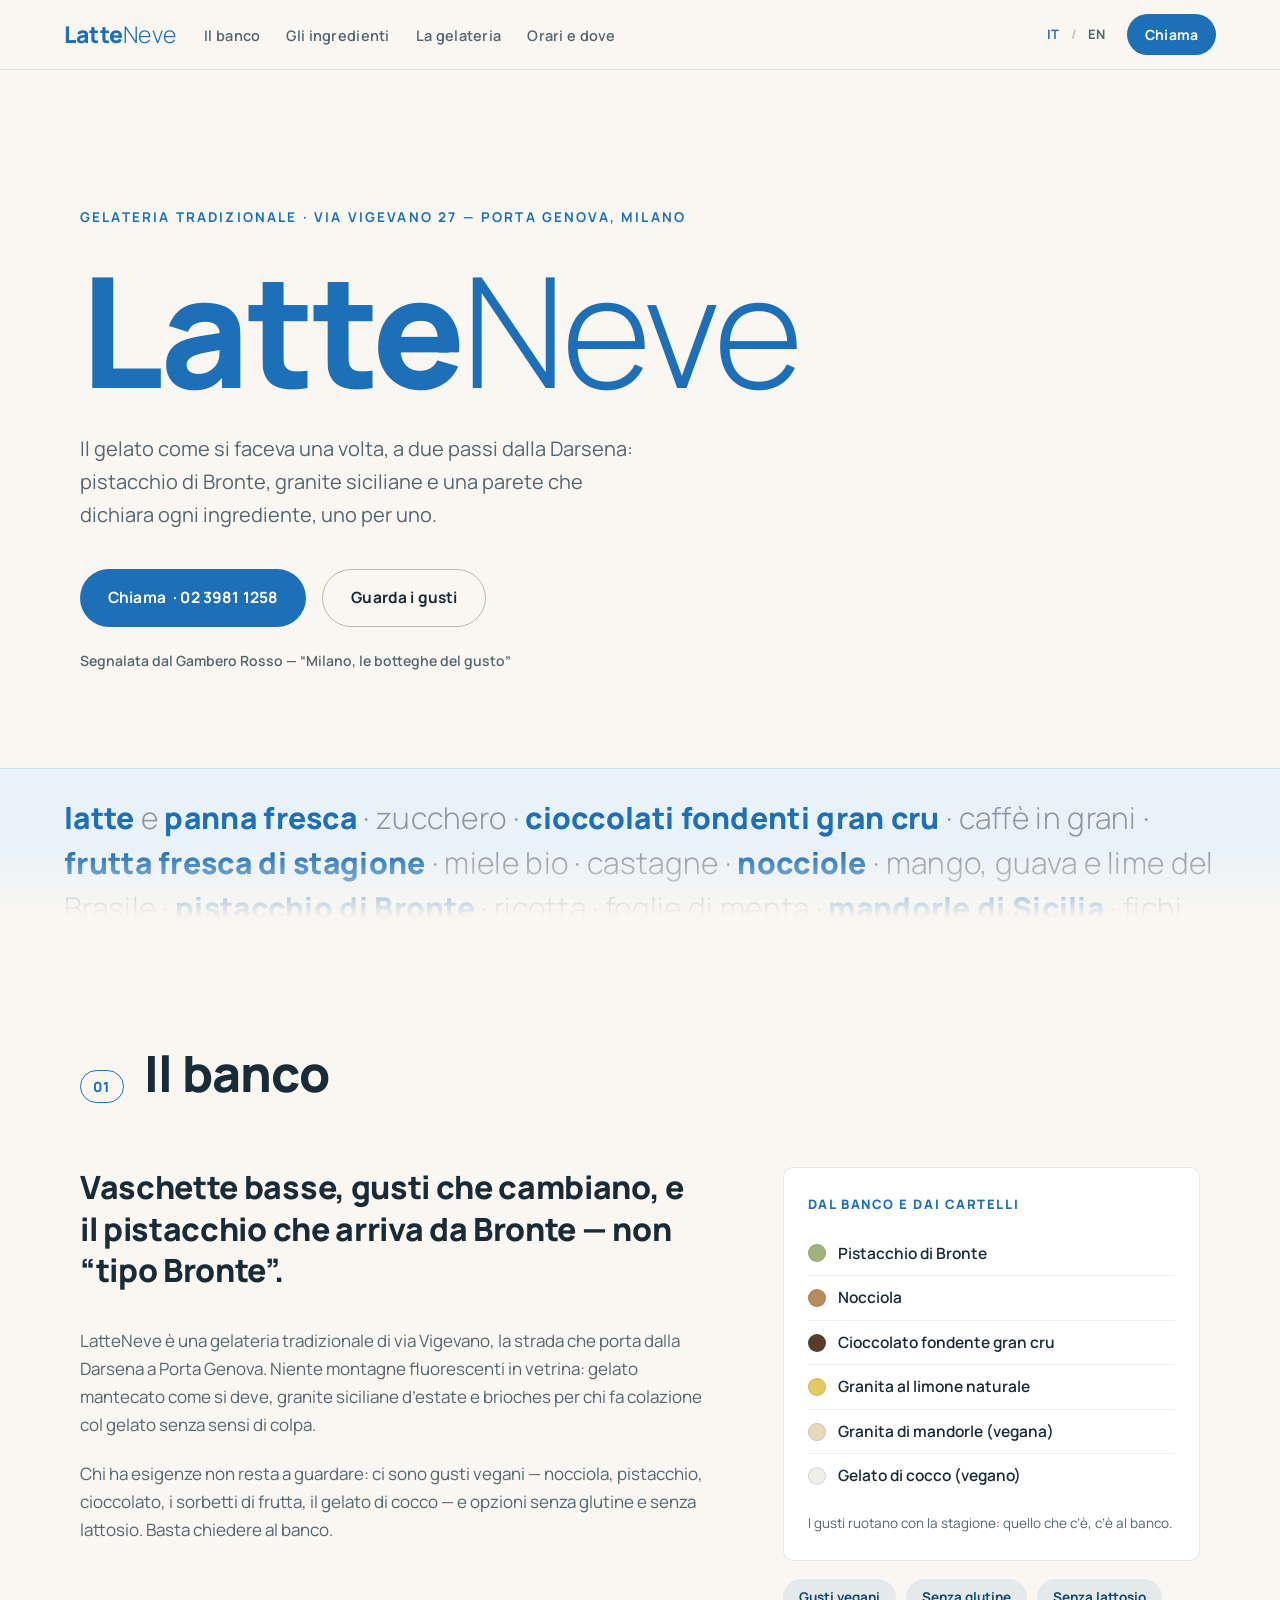
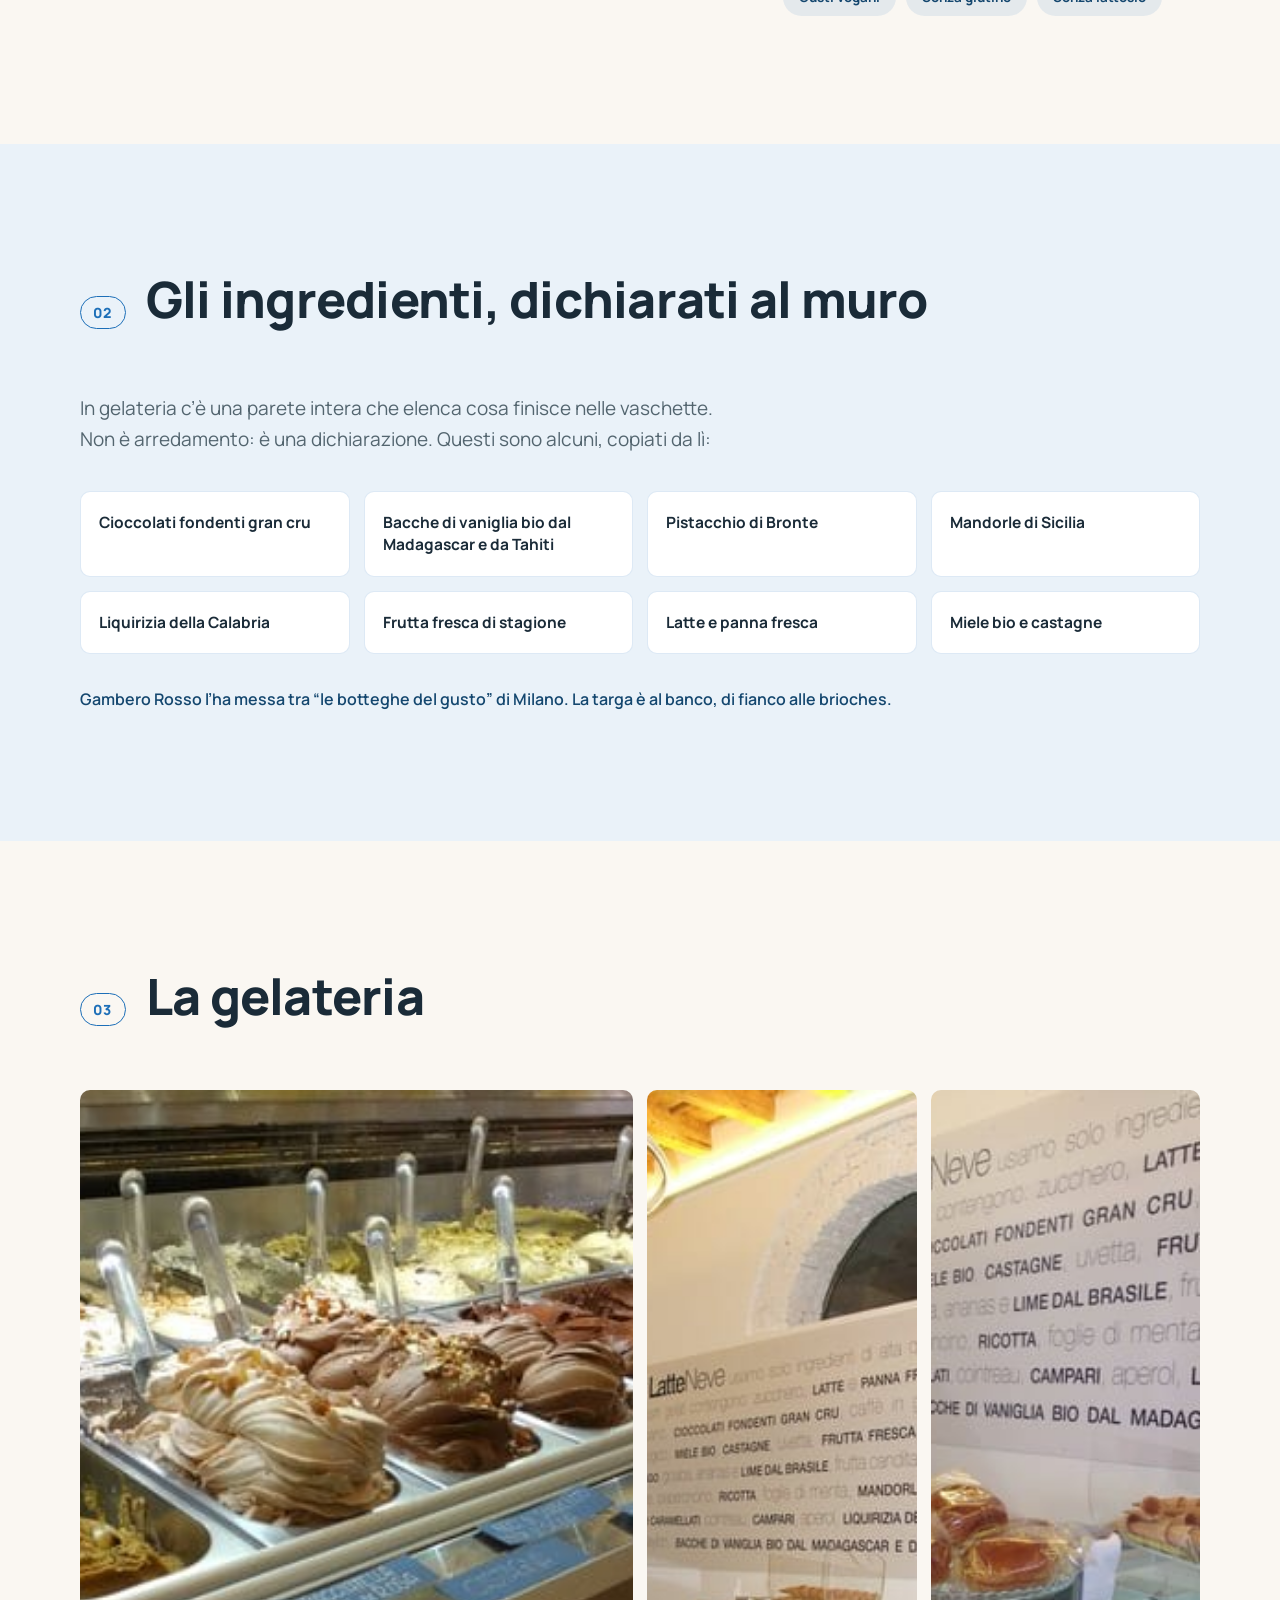
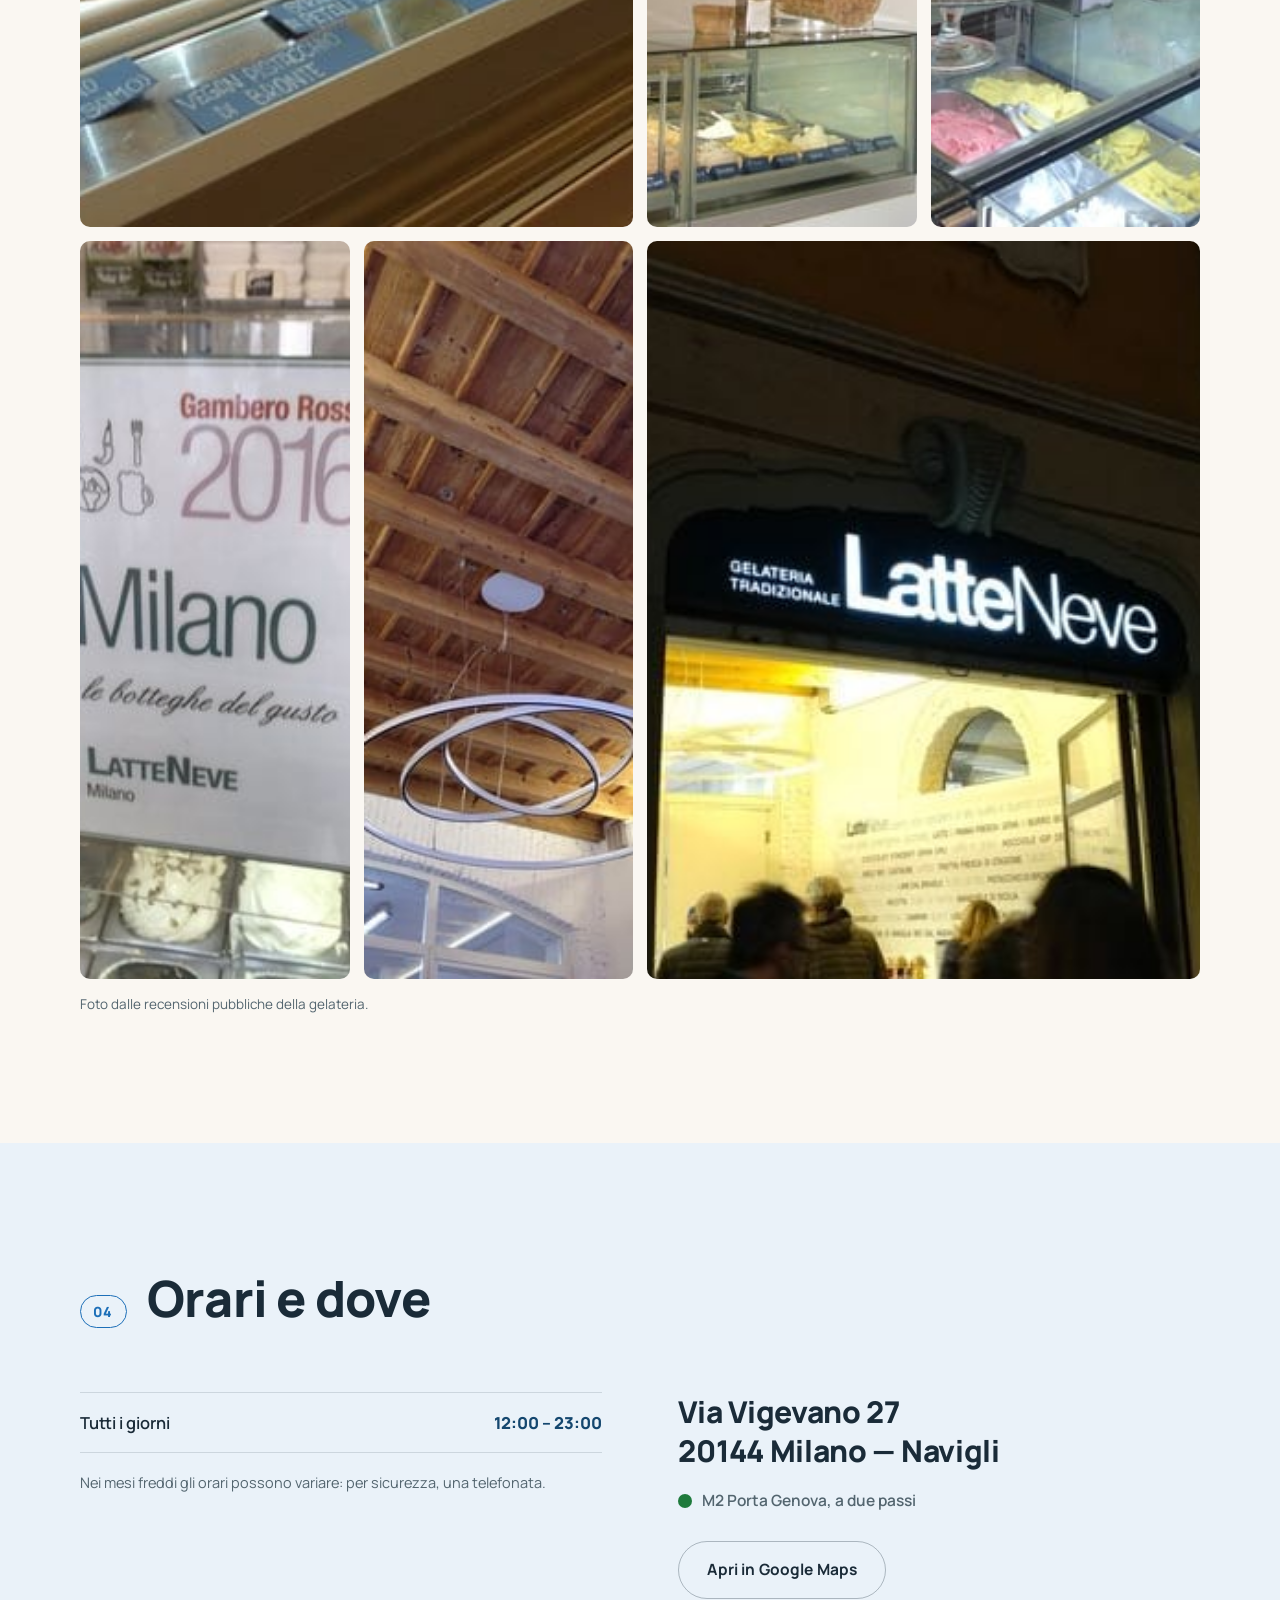
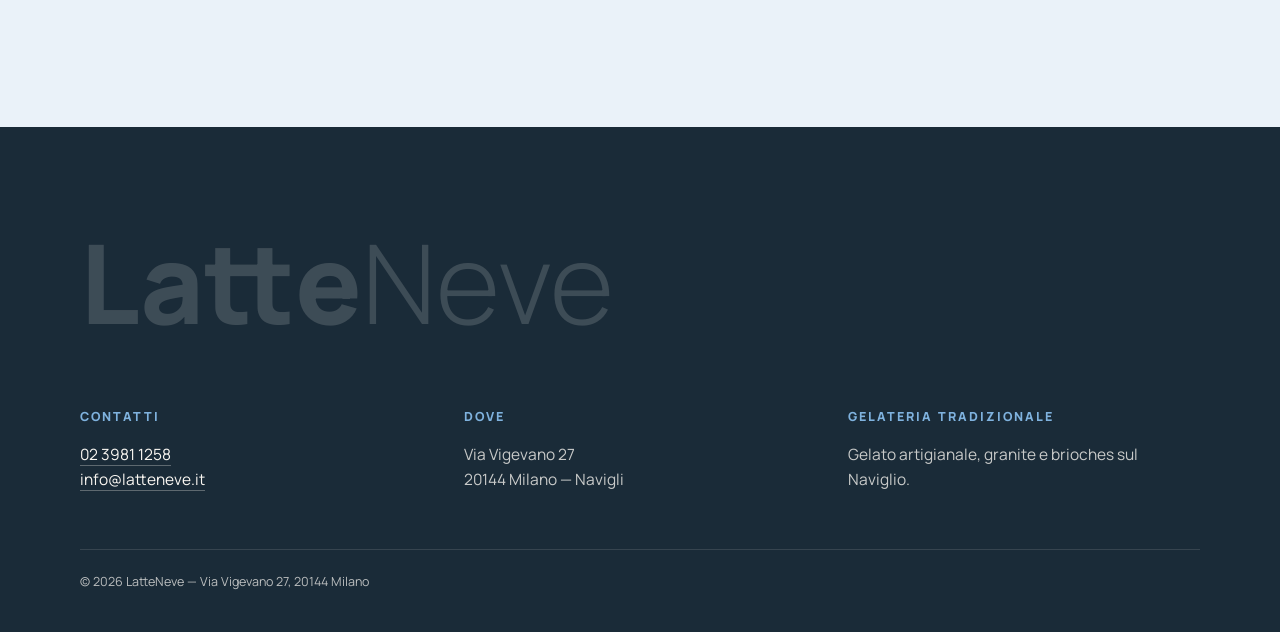
==== index.html @ 3d86f6ab "Sito vetrina LatteNeve — Gelateria tradizionale, Milano Navigli Demo per pitch: vanilla IT/EN, conte" ====
<!DOCTYPE html>
<html lang="it">
<head>
  <meta charset="UTF-8">
  <meta name="viewport" content="width=device-width, initial-scale=1.0">
  <title>LatteNeve — Gelateria tradizionale sul Naviglio | Via Vigevano 27, Milano</title>
  <meta name="description" content="LatteNeve: gelateria tradizionale in via Vigevano 27, Porta Genova / Navigli, Milano. Pistacchio di Bronte, granite siciliane, gusti vegani e senza glutine. Tel 02 3981 1258.">
  <meta property="og:title" content="LatteNeve — Gelateria tradizionale sul Naviglio, Milano">
  <meta property="og:description" content="Pistacchio di Bronte, granite siciliane, gusti vegani. Via Vigevano 27, a due passi dalla Darsena.">
  <meta property="og:type" content="website">
  <meta property="og:locale" content="it_IT">
  <meta property="og:url" content="https://rotenzark.github.io/latteneve/">
  <meta property="og:image" content="https://rotenzark.github.io/latteneve/og-image.png">
  <link rel="canonical" href="https://rotenzark.github.io/latteneve/">
  <meta name="theme-color" content="#FAF7F2">
  <link rel="icon" href="favicon.svg?v=1" type="image/svg+xml">
  <link rel="preconnect" href="https://fonts.googleapis.com">
  <link rel="preconnect" href="https://fonts.gstatic.com" crossorigin>
  <link href="https://fonts.googleapis.com/css2?family=Manrope:wght@300;400;500;600;800&display=swap" rel="stylesheet">
  <link rel="stylesheet" href="css/style.css?v=1">
  <script type="application/ld+json">
  {
    "@context": "https://schema.org",
    "@type": "IceCreamShop",
    "name": "LatteNeve",
    "alternateName": "Gelateria LatteNeve",
    "description": "Gelateria tradizionale nel quartiere Navigli / Porta Genova a Milano: gelato artigianale, pistacchio di Bronte, granite siciliane, gusti vegani e senza glutine.",
    "telephone": "+390239811258",
    "email": "info@latteneve.it",
    "priceRange": "€",
    "servesCuisine": "Gelato artigianale",
    "url": "https://rotenzark.github.io/latteneve/",
    "image": "https://rotenzark.github.io/latteneve/og-image.png",
    "address": {
      "@type": "PostalAddress",
      "streetAddress": "Via Vigevano 27",
      "addressLocality": "Milano",
      "postalCode": "20144",
      "addressRegion": "MI",
      "addressCountry": "IT"
    },
    "areaServed": "Milano Navigli",
    "hasMap": "https://www.google.com/maps/search/?api=1&query=Via+Vigevano+27%2C+20144+Milano",
    "award": "Gambero Rosso — Milano, le botteghe del gusto (2016)"
  }
  </script>
</head>
<body>

  <a class="skip-link" href="#top" data-i18n="skip">Salta al contenuto</a>

  <header class="topbar">
    <a class="wordmark" href="#top" aria-label="LatteNeve — torna su" data-i18n-aria="aria_top"><b>Latte</b>Neve</a>
    <nav class="nav" aria-label="Navigazione principale" data-i18n-aria="aria_nav">
      <button class="nav-toggle" aria-expanded="false" aria-controls="nav-menu">
        <span class="nav-toggle-bar" aria-hidden="true"></span>
        <span data-i18n="menu">Menu</span>
      </button>
      <ul class="nav-menu" id="nav-menu">
        <li><a href="#banco" data-i18n="nav_counter">Il banco</a></li>
        <li><a href="#ingredienti" data-i18n="nav_ingredients">Gli ingredienti</a></li>
        <li><a href="#foto" data-i18n="nav_photos">La gelateria</a></li>
        <li><a href="#orari" data-i18n="nav_hours">Orari e dove</a></li>
      </ul>
    </nav>
    <div class="topbar-actions">
      <div class="lang-switch" role="group" aria-label="Lingua / Language">
        <button class="lang-btn is-active" data-lang="it" aria-pressed="true">IT</button>
        <span class="lang-sep" aria-hidden="true">/</span>
        <button class="lang-btn" data-lang="en" aria-pressed="false">EN</button>
      </div>
      <a class="btn btn-primary btn-small" href="tel:+390239811258">
        <span data-i18n="call_short">Chiama</span>
      </a>
    </div>
  </header>

  <main id="top">

    <!-- ============ HERO ============ -->
    <section class="hero">
      <div class="hero-inner">
        <p class="eyebrow" data-i18n="hero_eyebrow">Gelateria tradizionale · Via Vigevano 27 — Porta Genova, Milano</p>
        <h1 class="hero-title"><b>Latte</b>Neve</h1>
        <p class="hero-lead" data-i18n="hero_lead">Il gelato come si faceva una volta, a due passi dalla Darsena: pistacchio di Bronte, granite siciliane e una parete che dichiara ogni ingrediente, uno per uno.</p>
        <div class="hero-cta">
          <a class="btn btn-primary" href="tel:+390239811258"><span data-i18n="call_cta">Chiama</span>&nbsp;· 02 3981 1258</a>
          <a class="btn btn-ghost" href="#banco" data-i18n="see_flavours">Guarda i gusti</a>
        </div>
        <p class="hero-proof" data-i18n="hero_proof">Segnalata dal Gambero Rosso — “Milano, le botteghe del gusto”</p>
      </div>
      <div class="wall wall-hero" aria-hidden="true">
        <p><span>latte</span> e <span>panna fresca</span> · zucchero · <span>cioccolati fondenti gran cru</span> · caffè in grani · <span>frutta fresca di stagione</span> · miele bio · castagne · <span>nocciole</span> · mango, guava e lime del Brasile · <span>pistacchio di Bronte</span> · ricotta · foglie di menta · <span>mandorle di Sicilia</span> · fichi caramellati · <span>liquirizia della Calabria</span> · <span>bacche di vaniglia bio dal Madagascar</span> e da Tahiti · frutta candita · <span>latte</span> e <span>panna fresca</span> · zucchero · <span>cioccolati fondenti gran cru</span> · caffè in grani · <span>frutta fresca di stagione</span> · miele bio · castagne · <span>nocciole</span> · mango, guava e lime del Brasile · <span>pistacchio di Bronte</span> · ricotta · foglie di menta · <span>mandorle di Sicilia</span> · fichi caramellati · <span>liquirizia della Calabria</span> · <span>bacche di vaniglia bio dal Madagascar</span> e da Tahiti · frutta candita</p>
      </div>
    </section>

    <!-- ============ IL BANCO ============ -->
    <section class="section" id="banco">
      <div class="section-head">
        <span class="section-no">01</span>
        <h2 data-i18n="counter_title">Il banco</h2>
      </div>
      <div class="split">
        <div class="split-main">
          <p class="pull" data-i18n="counter_pull">Vaschette basse, gusti che cambiano, e il pistacchio che arriva da Bronte — non “tipo Bronte”.</p>
          <p data-i18n="counter_p1">LatteNeve è una gelateria tradizionale di via Vigevano, la strada che porta dalla Darsena a Porta Genova. Niente montagne fluorescenti in vetrina: gelato mantecato come si deve, granite siciliane d’estate e brioches per chi fa colazione col gelato senza sensi di colpa.</p>
          <p data-i18n="counter_p2">Chi ha esigenze non resta a guardare: ci sono gusti vegani — nocciola, pistacchio, cioccolato, i sorbetti di frutta, il gelato di cocco — e opzioni senza glutine e senza lattosio. Basta chiedere al banco.</p>
        </div>
        <aside class="split-side">
          <div class="chips-gusti">
            <h3 class="chips-title" data-i18n="chips_title">Dal banco e dai cartelli</h3>
            <ul class="chips-list">
              <li><span class="chip-dot d-pistacchio" aria-hidden="true"></span><span data-i18n="c1">Pistacchio di Bronte</span></li>
              <li><span class="chip-dot d-nocciola" aria-hidden="true"></span><span data-i18n="c2">Nocciola</span></li>
              <li><span class="chip-dot d-cioccolato" aria-hidden="true"></span><span data-i18n="c3">Cioccolato fondente gran cru</span></li>
              <li><span class="chip-dot d-limone" aria-hidden="true"></span><span data-i18n="c4">Granita al limone naturale</span></li>
              <li><span class="chip-dot d-mandorla" aria-hidden="true"></span><span data-i18n="c5">Granita di mandorle (vegana)</span></li>
              <li><span class="chip-dot d-cocco" aria-hidden="true"></span><span data-i18n="c6">Gelato di cocco (vegano)</span></li>
            </ul>
            <p class="chips-note" data-i18n="chips_note">I gusti ruotano con la stagione: quello che c’è, c’è al banco.</p>
          </div>
          <ul class="badges">
            <li data-i18n="b1">Gusti vegani</li>
            <li data-i18n="b2">Senza glutine</li>
            <li data-i18n="b3">Senza lattosio</li>
          </ul>
        </aside>
      </div>
    </section>

    <!-- ============ GLI INGREDIENTI ============ -->
    <section class="section section-blu" id="ingredienti">
      <div class="section-head">
        <span class="section-no">02</span>
        <h2 data-i18n="ingr_title">Gli ingredienti, dichiarati al muro</h2>
      </div>
      <div class="ingr">
        <p class="ingr-lead" data-i18n="ingr_lead">In gelateria c’è una parete intera che elenca cosa finisce nelle vaschette. Non è arredamento: è una dichiarazione. Questi sono alcuni, copiati da lì:</p>
        <ul class="ingr-grid">
          <li data-i18n="i1">Cioccolati fondenti gran cru</li>
          <li data-i18n="i2">Bacche di vaniglia bio dal Madagascar e da Tahiti</li>
          <li data-i18n="i3">Pistacchio di Bronte</li>
          <li data-i18n="i4">Mandorle di Sicilia</li>
          <li data-i18n="i5">Liquirizia della Calabria</li>
          <li data-i18n="i6">Frutta fresca di stagione</li>
          <li data-i18n="i7">Latte e panna fresca</li>
          <li data-i18n="i8">Miele bio e castagne</li>
        </ul>
        <p class="ingr-award" data-i18n="ingr_award">Gambero Rosso l’ha messa tra “le botteghe del gusto” di Milano. La targa è al banco, di fianco alle brioches.</p>
      </div>
    </section>

    <!-- ============ LA GELATERIA (GALLERY) ============ -->
    <section class="section" id="foto">
      <div class="section-head">
        <span class="section-no">03</span>
        <h2 data-i18n="photos_title">La gelateria</h2>
      </div>
      <div class="gallery">
        <img class="g-wide" src="img/gusti-banco.jpg" width="600" height="337" alt="Il banco con le vaschette: creme, cioccolati e gusti della casa" data-i18n-alt="alt1" loading="lazy">
        <img src="img/interno.jpg" width="300" height="400" alt="L’interno con la parete degli ingredienti e il soffitto in legno" data-i18n-alt="alt2" loading="lazy">
        <img src="img/brioches.jpg" width="300" height="400" alt="Le brioches al banco, sotto la parete degli ingredienti" data-i18n-alt="alt3" loading="lazy">
        <img src="img/gambero-rosso.jpg" width="300" height="400" alt="La targa Gambero Rosso — Milano, le botteghe del gusto" data-i18n-alt="alt4" loading="lazy">
        <img src="img/soffitto.jpg" width="300" height="400" alt="Il soffitto in legno a travi con la lampada ad anelli" data-i18n-alt="alt6" loading="lazy">
        <img class="g-wide" src="img/insegna-sera.jpg" width="600" height="337" alt="L’insegna LatteNeve accesa la sera, su via Vigevano" data-i18n-alt="alt5" loading="lazy">
      </div>
      <p class="gallery-note" data-i18n="g_note">Foto dalle recensioni pubbliche della gelateria.</p>
    </section>

    <!-- ============ ORARI E DOVE ============ -->
    <section class="section section-blu" id="orari">
      <div class="section-head">
        <span class="section-no">04</span>
        <h2 data-i18n="hours_title">Orari e dove</h2>
      </div>
      <div class="split split-even">
        <div class="hours">
          <table class="hours-table">
            <caption class="visually-hidden" data-i18n="hours_caption">Orari di apertura</caption>
            <tbody>
              <tr><th scope="row" data-i18n="everyday">Tutti i giorni</th><td>12:00 – 23:00</td></tr>
            </tbody>
          </table>
          <p class="hours-note" data-i18n="hours_note">Nei mesi freddi gli orari possono variare: per sicurezza, una telefonata.</p>
        </div>
        <div class="where">
          <address class="where-address">
            Via Vigevano 27<br>
            20144 Milano — Navigli
          </address>
          <p class="where-metro"><span class="metro-dot" aria-hidden="true"></span> <span data-i18n="metro">M2 Porta Genova, a due passi</span></p>
          <a class="btn btn-ghost btn-on-blu" href="https://www.google.com/maps/search/?api=1&query=Via+Vigevano+27%2C+20144+Milano" target="_blank" rel="noopener" data-i18n="maps">Apri in Google Maps</a>
        </div>
      </div>
    </section>

  </main>

  <!-- ============ FOOTER ============ -->
  <footer class="footer">
    <p class="footer-wordmark" aria-hidden="true"><b>Latte</b>Neve</p>
    <div class="footer-cols">
      <div>
        <h3 data-i18n="f_contacts">Contatti</h3>
        <p><a href="tel:+390239811258">02 3981 1258</a></p>
        <p><a href="mailto:info@latteneve.it">info@latteneve.it</a></p>
      </div>
      <div>
        <h3 data-i18n="f_where">Dove</h3>
        <p>Via Vigevano 27<br>20144 Milano — Navigli</p>
      </div>
      <div>
        <h3 data-i18n="f_what">Gelateria tradizionale</h3>
        <p data-i18n="f_line">Gelato artigianale, granite e brioches sul Naviglio.</p>
      </div>
    </div>
    <p class="footer-legal">© <span data-current-year>2026</span> LatteNeve — Via Vigevano 27, 20144 Milano</p>
  </footer>

  <script src="js/main.js?v=1"></script>
</body>
</html>
---- css/style.css ----
/* ============================================================
   LATTENEVE — Gelateria tradizionale, Milano Navigli
   Palette: bianco latte + azzurro dei cartelli
   ============================================================ */

:root {
  --latte:    #FAF7F2;   /* fondo principale */
  --bianco:   #FFFFFF;
  --azzurrino:#EAF2F9;   /* sezioni alternate */
  --blu:      #1D6FB8;   /* il blu dei cartelli LatteNeve */
  --blu-scuro:#14476F;
  --notte:    #1A2B38;   /* testo */
  --grigio:   #53656F;   /* testo secondario */

  --pistacchio:#9FB37A;
  --nocciola: #B98A5E;
  --cioccolato:#5B3A29;
  --limone:   #E3C95F;
  --mandorla: #E8D9BD;
  --cocco:    #EFEFEA;

  --f-body: "Manrope", "Segoe UI", Arial, sans-serif;

  --maxw: 1120px;
  --pad: clamp(20px, 5vw, 64px);
}

* { margin: 0; padding: 0; box-sizing: border-box; }

html { scroll-padding-top: 70px; }
@media (prefers-reduced-motion: no-preference) {
  html { scroll-behavior: smooth; }
}

body {
  font-family: var(--f-body);
  font-size: 17px;
  line-height: 1.65;
  background: var(--latte);
  color: var(--notte);
  -webkit-font-smoothing: antialiased;
}

::selection { background: var(--blu); color: #fff; }

img, svg { display: block; max-width: 100%; }
a { color: inherit; }

:focus-visible {
  outline: 2px solid var(--blu-scuro);
  outline-offset: 3px;
  border-radius: 2px;
}
.footer :focus-visible { outline-color: var(--latte); }

.visually-hidden {
  position: absolute !important;
  width: 1px; height: 1px;
  overflow: hidden;
  clip: rect(0 0 0 0);
  white-space: nowrap;
}

.skip-link {
  position: absolute;
  top: -60px; left: 16px;
  z-index: 200;
  background: var(--notte);
  color: var(--latte);
  padding: 10px 18px;
  font-weight: 600;
  text-decoration: none;
  transition: top 0.2s;
}
.skip-link:focus { top: 12px; }

/* ============ TOPBAR ============ */

.topbar {
  position: sticky;
  top: 0;
  z-index: 100;
  display: flex;
  align-items: center;
  gap: 28px;
  padding: 14px var(--pad);
  background: rgba(250, 247, 242, 0.92);
  backdrop-filter: blur(10px);
  -webkit-backdrop-filter: blur(10px);
  border-bottom: 1px solid rgba(26, 43, 56, 0.1);
}

.wordmark {
  font-size: 23px;
  font-weight: 300;
  line-height: 1;
  letter-spacing: 0.01em;
  text-decoration: none;
  color: var(--blu);
  white-space: nowrap;
}
.wordmark b { font-weight: 800; }

.nav { margin-right: auto; }
.nav-toggle { display: none; }

.nav-menu {
  display: flex;
  gap: 26px;
  list-style: none;
}
.nav-menu a {
  font-size: 14.5px;
  font-weight: 600;
  letter-spacing: 0.02em;
  text-decoration: none;
  color: var(--grigio);
  transition: color 0.15s;
}
.nav-menu a:hover { color: var(--notte); }

.topbar-actions {
  display: flex;
  align-items: center;
  gap: 14px;
}

.lang-switch {
  display: flex;
  align-items: center;
  gap: 2px;
  font-size: 13px;
  font-weight: 700;
  letter-spacing: 0.06em;
}
.lang-btn {
  display: inline-flex;
  align-items: center;
  justify-content: center;
  min-width: 32px;
  min-height: 32px;
  background: none;
  border: none;
  color: var(--grigio);
  font: inherit;
  cursor: pointer;
  padding: 6px 8px;
}
.lang-btn.is-active { color: var(--blu); }
.lang-btn:hover { color: var(--notte); }
.lang-sep { color: rgba(26, 43, 56, 0.25); }

/* ============ BOTTONI ============ */

.btn {
  display: inline-flex;
  align-items: center;
  justify-content: center;
  gap: 4px;
  padding: 15px 28px;
  font-family: var(--f-body);
  font-size: 15.5px;
  font-weight: 700;
  letter-spacing: 0.01em;
  text-decoration: none;
  border-radius: 999px;
  transition: transform 0.15s, background-color 0.15s, color 0.15s, border-color 0.15s;
}
.btn:active { transform: scale(0.98); }

.btn-primary {
  background: var(--blu);
  color: #FFFFFF;
}
.btn-primary:hover { background: var(--blu-scuro); }

.btn-ghost {
  border: 1.5px solid rgba(26, 43, 56, 0.3);
  color: var(--notte);
}
.btn-ghost:hover { border-color: var(--notte); }
.btn-on-blu { border-color: rgba(26, 43, 56, 0.3); }

.btn-small { padding: 9px 18px; font-size: 14px; }

/* ============ HERO ============ */

.hero {
  position: relative;
  min-height: calc(100vh - 52px);
  min-height: calc(100svh - 52px);
  display: flex;
  flex-direction: column;
  justify-content: center;
  padding: 60px var(--pad) 0;
  overflow: hidden;
}

.hero-inner {
  max-width: var(--maxw);
  margin: 0 auto;
  width: 100%;
  padding-bottom: 170px;
}

.eyebrow {
  font-size: 13.5px;
  font-weight: 700;
  letter-spacing: 0.16em;
  text-transform: uppercase;
  color: var(--blu);
  margin-bottom: 24px;
}

.hero-title {
  font-size: clamp(64px, 12vw, 164px);
  font-weight: 300;
  line-height: 1;
  letter-spacing: -0.02em;
  color: var(--blu);
}
.hero-title b { font-weight: 800; }

.hero-lead {
  max-width: 560px;
  font-size: clamp(17px, 2vw, 20px);
  color: var(--grigio);
  margin: 26px 0 38px;
}

.hero-cta {
  display: flex;
  flex-wrap: wrap;
  gap: 16px;
  margin-bottom: 22px;
}

.hero-proof {
  font-size: 14px;
  font-weight: 600;
  color: var(--grigio);
}

/* ============ LA PARETE (firma visiva) ============ */

.wall {
  background: var(--azzurrino);
  border-top: 1px solid rgba(29, 111, 184, 0.15);
}

.wall p {
  font-size: clamp(20px, 2.6vw, 30px);
  font-weight: 300;
  line-height: 1.5;
  color: rgba(26, 43, 56, 0.45);
  letter-spacing: 0.01em;
}
.wall span {
  font-weight: 800;
  color: var(--blu);
  white-space: nowrap;
}

.wall-hero {
  position: absolute;
  left: 0; right: 0; bottom: 0;
  padding: 26px var(--pad);
  max-height: 150px;
  overflow: hidden;
  -webkit-mask-image: linear-gradient(180deg, #000 55%, transparent);
  mask-image: linear-gradient(180deg, #000 55%, transparent);
}

/* ============ SEZIONI ============ */

.section { padding: clamp(72px, 10vw, 130px) var(--pad); }

.section-blu { background: var(--azzurrino); }

.section > * {
  max-width: var(--maxw);
  margin-left: auto;
  margin-right: auto;
}

.section-head {
  display: flex;
  align-items: baseline;
  gap: 20px;
  margin-bottom: clamp(36px, 5vw, 64px);
}

.section-no {
  font-size: 14px;
  font-weight: 800;
  letter-spacing: 0.1em;
  color: var(--blu);
  border: 1.5px solid currentColor;
  border-radius: 999px;
  padding: 4px 12px;
  white-space: nowrap;
}

.section-head h2 {
  font-size: clamp(32px, 4.6vw, 50px);
  font-weight: 800;
  letter-spacing: -0.015em;
  line-height: 1.08;
}

/* split */

.split {
  display: grid;
  grid-template-columns: 1.5fr 1fr;
  gap: clamp(36px, 6vw, 90px);
  align-items: start;
}
.split-even { grid-template-columns: 1fr 1fr; }

.split-main p + p { margin-top: 1.2em; }

.pull {
  font-size: clamp(23px, 3vw, 32px);
  font-weight: 800;
  letter-spacing: -0.01em;
  line-height: 1.3;
  color: var(--notte);
  margin-bottom: 1.1em;
}
.split-main > p:not(.pull) { color: var(--grigio); }

/* chips gusti */

.chips-gusti {
  background: var(--bianco);
  border: 1px solid rgba(26, 43, 56, 0.1);
  border-radius: 10px;
  padding: 26px 24px;
}

.chips-title {
  font-size: 13px;
  font-weight: 800;
  letter-spacing: 0.12em;
  text-transform: uppercase;
  color: var(--blu);
  margin-bottom: 16px;
}

.chips-list { list-style: none; }
.chips-list li {
  display: flex;
  align-items: center;
  gap: 12px;
  padding: 9px 0;
  font-size: 15.5px;
  font-weight: 600;
  border-bottom: 1px solid rgba(26, 43, 56, 0.07);
}
.chips-list li:last-child { border-bottom: none; }

.chip-dot {
  width: 18px; height: 18px;
  border-radius: 50%;
  flex: none;
  border: 1px solid rgba(26, 43, 56, 0.12);
}
.d-pistacchio { background: var(--pistacchio); }
.d-nocciola   { background: var(--nocciola); }
.d-cioccolato { background: var(--cioccolato); }
.d-limone     { background: var(--limone); }
.d-mandorla   { background: var(--mandorla); }
.d-cocco      { background: var(--cocco); }

.chips-note {
  margin-top: 14px;
  font-size: 13.5px;
  color: var(--grigio);
}

.badges {
  list-style: none;
  display: flex;
  flex-wrap: wrap;
  gap: 10px;
  margin-top: 18px;
}
.badges li {
  font-size: 13.5px;
  font-weight: 700;
  color: var(--blu-scuro);
  background: rgba(29, 111, 184, 0.1);
  border-radius: 999px;
  padding: 7px 16px;
}

/* ============ INGREDIENTI ============ */

.ingr-lead {
  max-width: 640px;
  font-size: clamp(17px, 2vw, 19px);
  color: var(--grigio);
  margin-bottom: 36px;
}

.ingr-grid {
  list-style: none;
  display: grid;
  grid-template-columns: repeat(4, 1fr);
  gap: 14px;
}
.ingr-grid li {
  background: var(--bianco);
  border: 1px solid rgba(29, 111, 184, 0.15);
  border-radius: 10px;
  padding: 20px 18px;
  font-size: 15.5px;
  font-weight: 700;
  line-height: 1.4;
  color: var(--notte);
}

.ingr-award {
  margin-top: 32px;
  font-size: 16px;
  font-weight: 600;
  color: var(--blu-scuro);
}

/* ============ GALLERY ============ */

.gallery {
  display: grid;
  grid-template-columns: repeat(4, 1fr);
  gap: 14px;
}
.gallery img {
  width: 100%;
  height: 100%;
  aspect-ratio: 3 / 4;
  object-fit: cover;
  border-radius: 10px;
}
.g-wide {
  grid-column: span 2;
  aspect-ratio: 3 / 2;
}
.gallery-note {
  margin-top: 14px;
  font-size: 13.5px;
  color: var(--grigio);
}

/* ============ ORARI E DOVE ============ */

.hours-table {
  width: 100%;
  border-collapse: collapse;
  font-size: 16.5px;
}
.hours-table th,
.hours-table td {
  text-align: left;
  padding: 16px 0;
  border-bottom: 1px solid rgba(26, 43, 56, 0.14);
  font-weight: 600;
}
.hours-table tr:first-child th,
.hours-table tr:first-child td { border-top: 1px solid rgba(26, 43, 56, 0.14); }
.hours-table td { text-align: right; font-weight: 800; color: var(--blu-scuro); }

.hours-note {
  margin-top: 18px;
  font-size: 14.5px;
  color: var(--grigio);
}

.where-address {
  font-style: normal;
  font-size: clamp(24px, 3vw, 30px);
  font-weight: 800;
  letter-spacing: -0.01em;
  line-height: 1.3;
  margin-bottom: 18px;
}

.where-metro {
  display: flex;
  align-items: center;
  gap: 10px;
  font-size: 15.5px;
  font-weight: 600;
  margin-bottom: 28px;
  color: var(--grigio);
}
.metro-dot {
  width: 14px; height: 14px;
  border-radius: 50%;
  background: #1E7A3C; /* verde della M2 */
  flex: none;
}

/* ============ FOOTER ============ */

.footer {
  background: var(--notte);
  color: var(--latte);
  padding: clamp(60px, 8vw, 100px) var(--pad) 40px;
}

.footer > * {
  max-width: var(--maxw);
  margin-left: auto;
  margin-right: auto;
}

.footer-wordmark {
  font-size: clamp(52px, 9vw, 110px);
  font-weight: 300;
  line-height: 1;
  color: rgba(250, 247, 242, 0.16);
  margin-bottom: clamp(40px, 6vw, 70px);
  user-select: none;
}
.footer-wordmark b { font-weight: 800; }

.footer-cols {
  display: grid;
  grid-template-columns: repeat(3, 1fr);
  gap: 32px;
  margin-bottom: 56px;
}

.footer-cols h3 {
  font-size: 12.5px;
  font-weight: 800;
  letter-spacing: 0.16em;
  text-transform: uppercase;
  color: #7FB2DE;
  margin-bottom: 14px;
}

.footer-cols p {
  font-size: 15.5px;
  color: rgba(250, 247, 242, 0.78);
}
.footer-cols a {
  color: var(--latte);
  text-decoration: none;
  border-bottom: 1px solid rgba(250, 247, 242, 0.3);
  transition: border-color 0.15s;
}
.footer-cols a:hover { border-color: #7FB2DE; }

.footer-legal {
  font-size: 12.5px;
  color: rgba(250, 247, 242, 0.72);
  border-top: 1px solid rgba(250, 247, 242, 0.12);
  padding-top: 22px;
}

/* ============ REVEAL ============ */

@media (prefers-reduced-motion: no-preference) {
  .reveal {
    opacity: 0;
    transform: translateY(18px);
    transition: opacity 0.6s ease, transform 0.6s ease;
  }
  .reveal.is-visible {
    opacity: 1;
    transform: none;
  }
}

/* ============ RESPONSIVE ============ */

@media (max-width: 900px) {
  .topbar { gap: 18px; }
  .nav-menu { gap: 16px; }
  .nav-menu a { font-size: 13.5px; }

  .split,
  .split-even { grid-template-columns: 1fr; }
  .ingr-grid { grid-template-columns: repeat(2, 1fr); }
  .where { margin-top: 8px; }
}

@media (max-width: 860px) {
  html { scroll-padding-top: 130px; }

  .topbar { gap: 16px; flex-wrap: wrap; }

  .nav-toggle {
    display: inline-flex;
    align-items: center;
    gap: 8px;
    background: none;
    border: 1.5px solid rgba(26, 43, 56, 0.3);
    border-radius: 999px;
    color: var(--notte);
    font: 600 13.5px var(--f-body);
    letter-spacing: 0.02em;
    padding: 8px 14px;
    cursor: pointer;
  }
  .nav-toggle-bar {
    width: 14px;
    height: 2px;
    background: currentColor;
    box-shadow: 0 -4px 0 currentColor, 0 4px 0 currentColor;
  }

  .nav { order: 3; width: 100%; margin: 0; }
  .nav-menu {
    display: none;
    flex-direction: column;
    gap: 0;
    width: 100%;
    padding: 6px 0 10px;
  }
  .nav.is-open .nav-menu { display: flex; }
  .nav-menu a {
    display: block;
    padding: 12px 2px;
    font-size: 16px;
    border-bottom: 1px solid rgba(26, 43, 56, 0.08);
  }

  .topbar-actions { margin-left: auto; }

  .hero { padding-top: 40px; }
  .hero-inner { padding-bottom: 140px; }
  .hero-cta .btn { width: 100%; }

  .section-head { flex-direction: column; gap: 12px; align-items: flex-start; }

  .gallery { grid-template-columns: repeat(2, 1fr); gap: 10px; }

  .footer-cols { grid-template-columns: 1fr; }
}
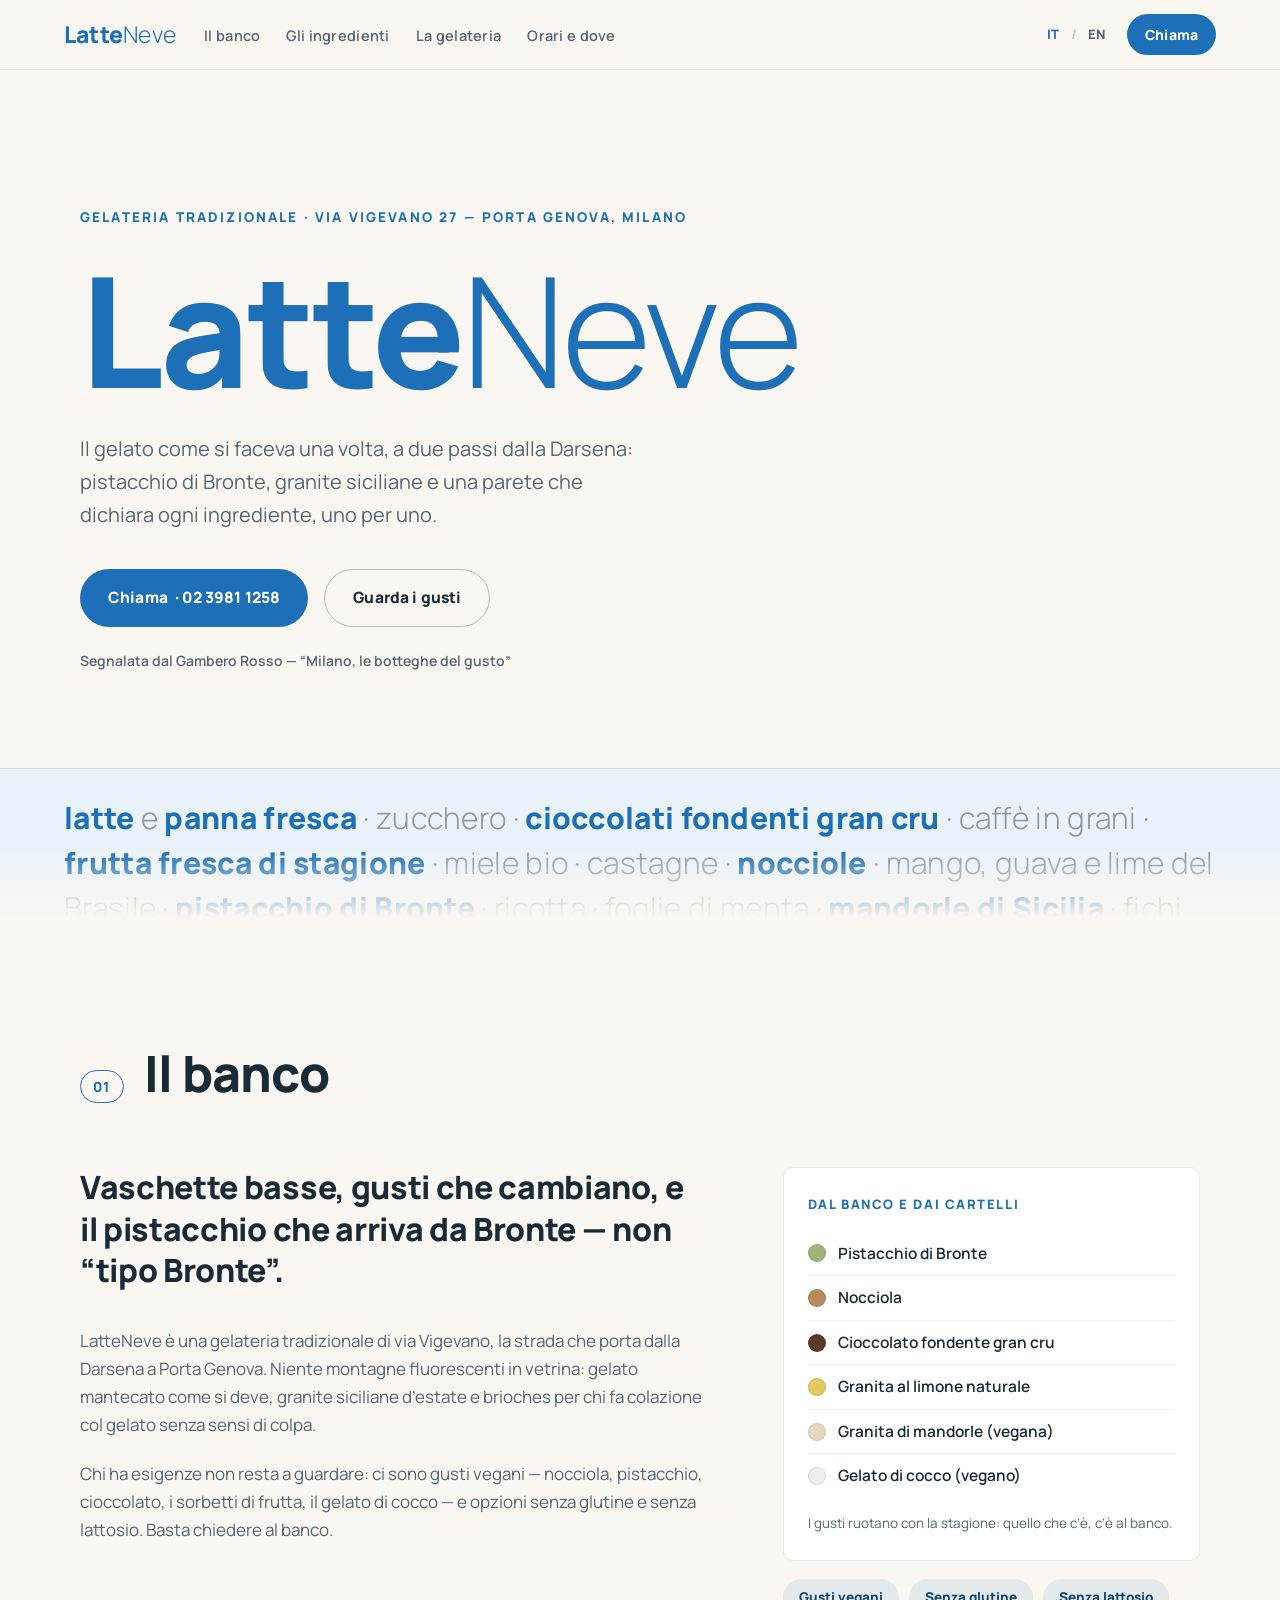
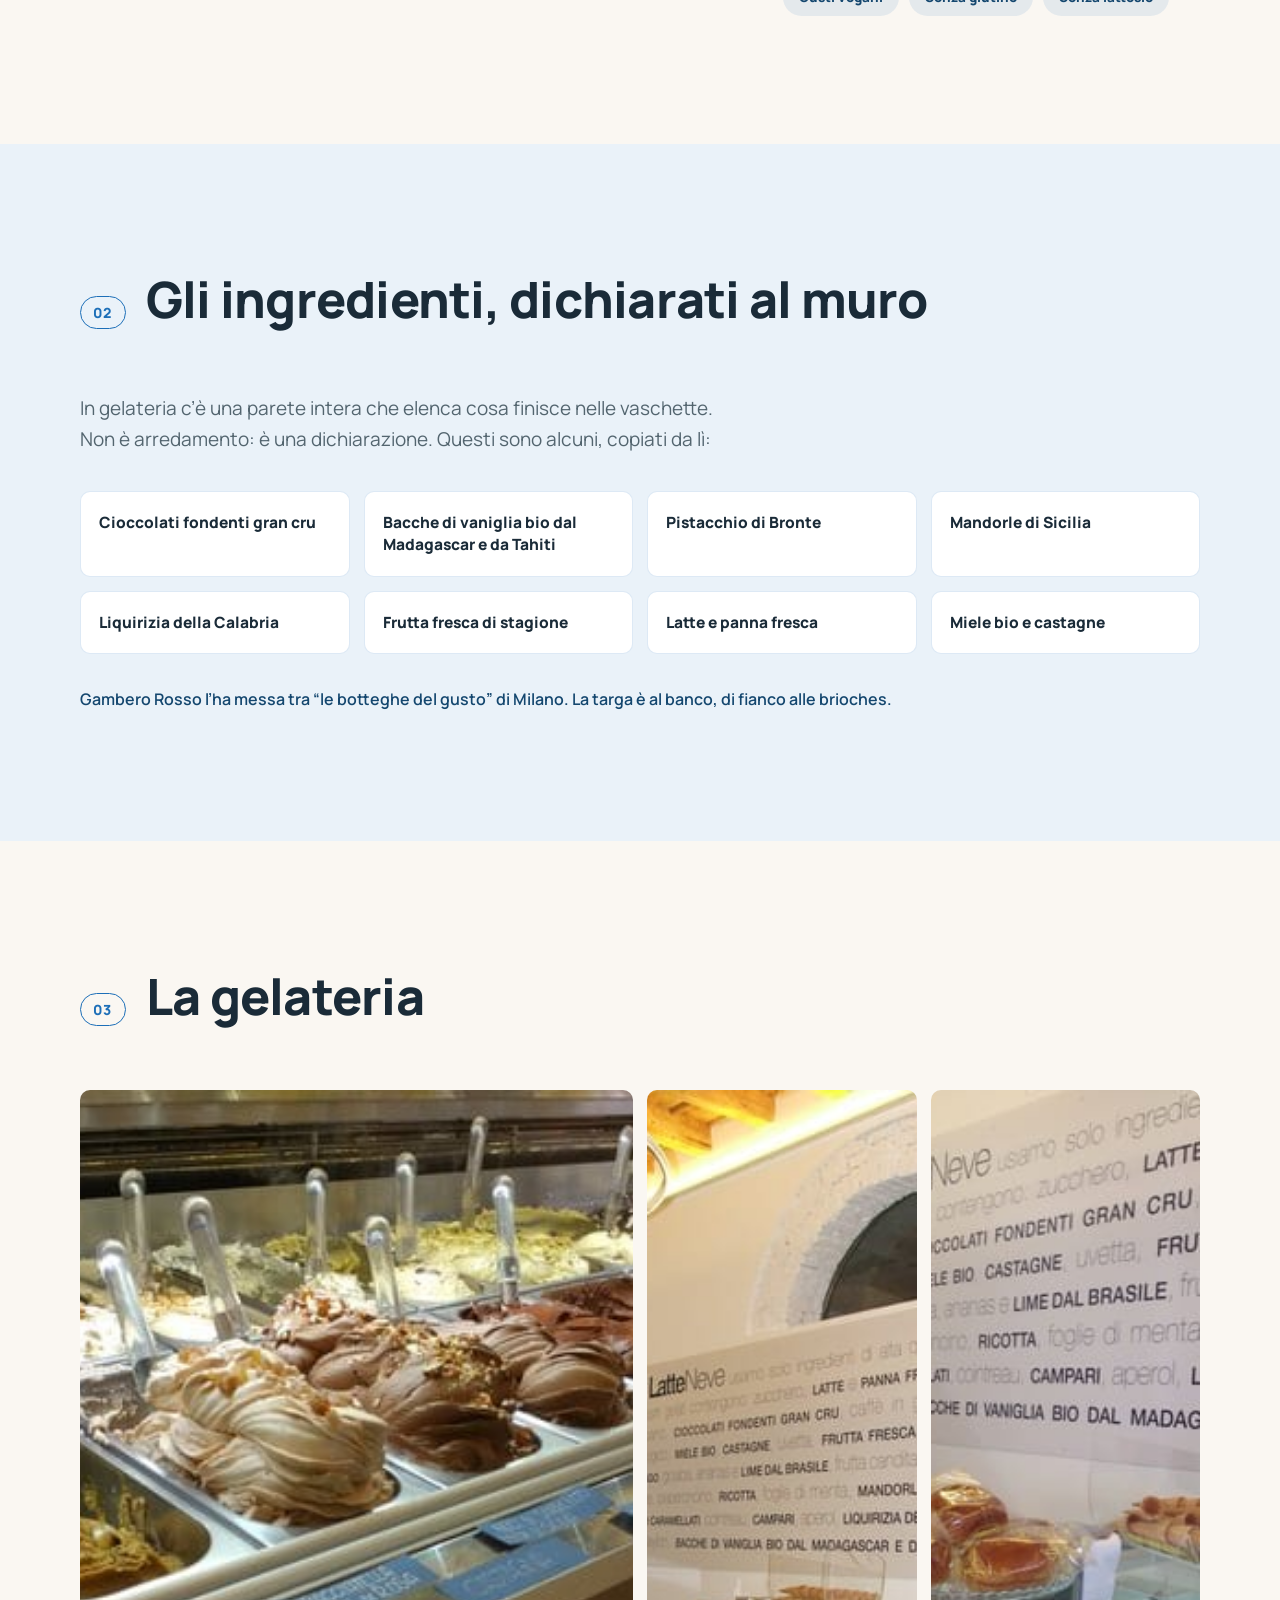
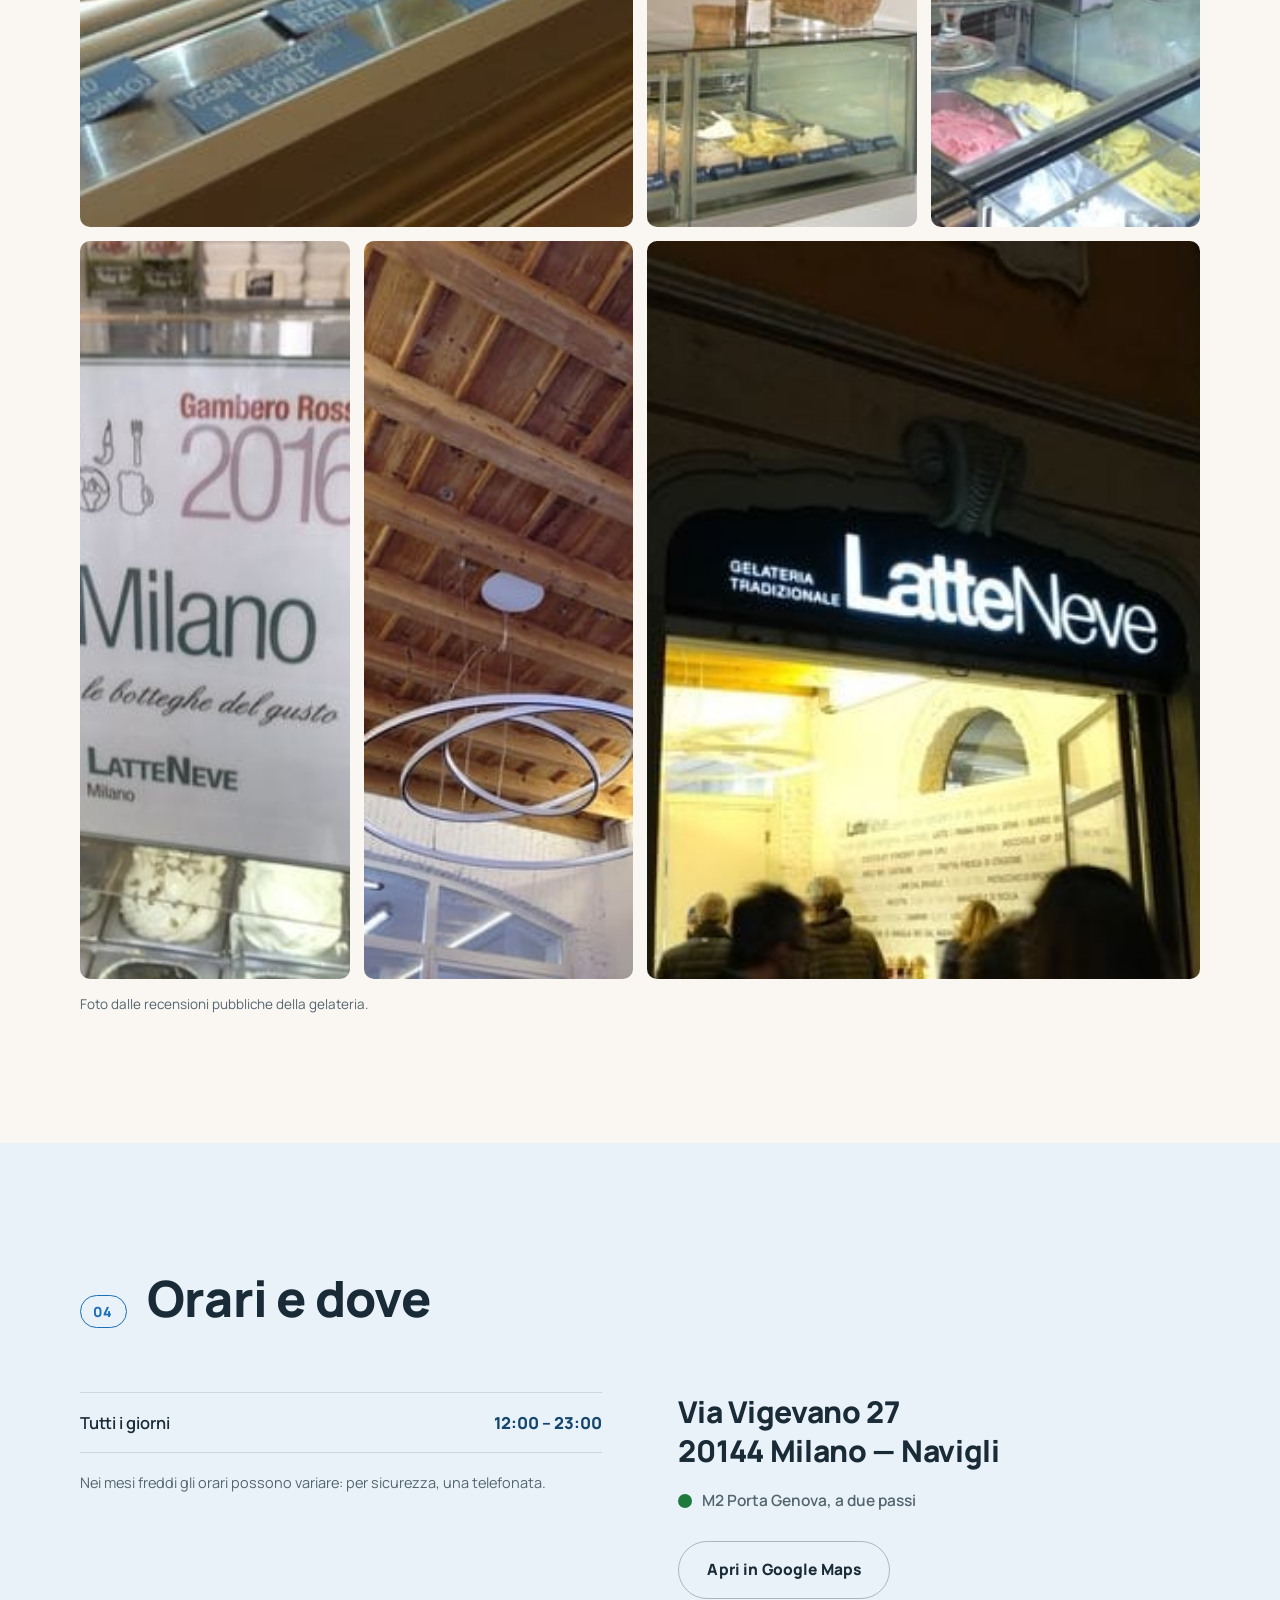
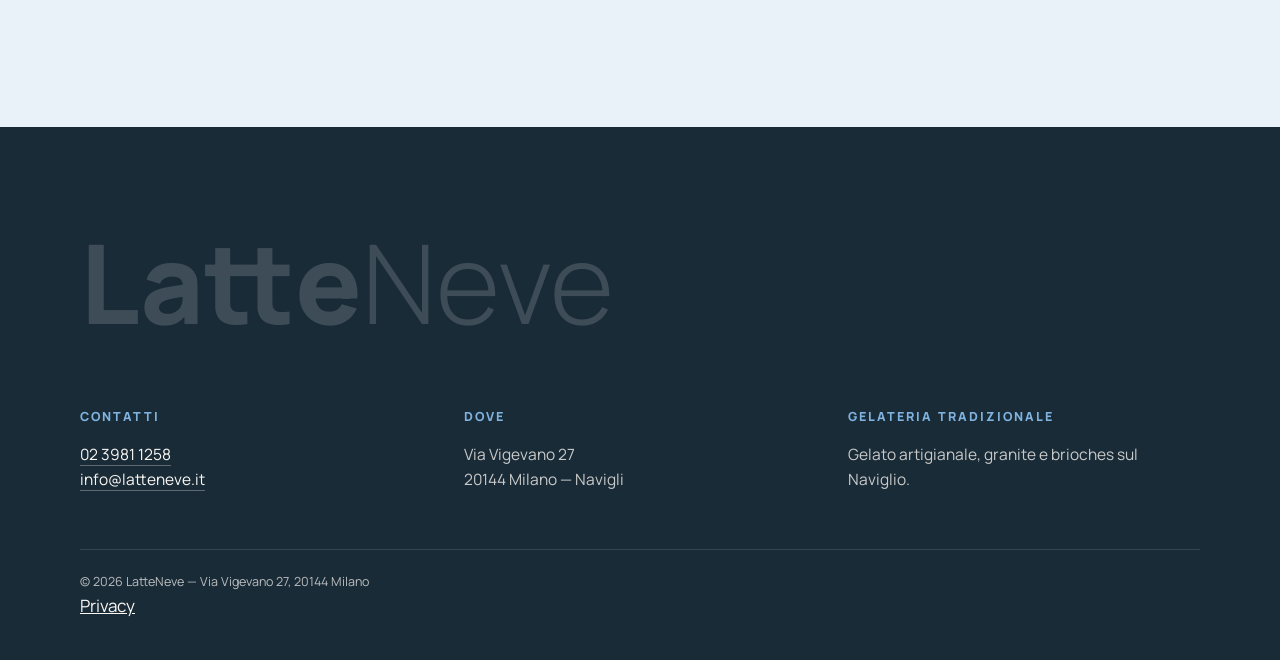
==== commit e54ed5c2: "Privacy e pulizia: caratteri sul sito, informativa, noindex - caratteri copiati nel sito: nessuna ri" ====
--- a/index.html
+++ b/index.html
@@ -3,6 +3,7 @@
 <head>
   <meta charset="UTF-8">
   <meta name="viewport" content="width=device-width, initial-scale=1.0">
+  <meta name="robots" content="noindex">
   <title>LatteNeve — Gelateria tradizionale sul Naviglio | Via Vigevano 27, Milano</title>
   <meta name="description" content="LatteNeve: gelateria tradizionale in via Vigevano 27, Porta Genova / Navigli, Milano. Pistacchio di Bronte, granite siciliane, gusti vegani e senza glutine. Tel 02 3981 1258.">
   <meta property="og:title" content="LatteNeve — Gelateria tradizionale sul Naviglio, Milano">
@@ -14,10 +15,8 @@
   <link rel="canonical" href="https://rotenzark.github.io/latteneve/">
   <meta name="theme-color" content="#FAF7F2">
   <link rel="icon" href="favicon.svg?v=1" type="image/svg+xml">
-  <link rel="preconnect" href="https://fonts.googleapis.com">
-  <link rel="preconnect" href="https://fonts.gstatic.com" crossorigin>
-  <link href="https://fonts.googleapis.com/css2?family=Manrope:wght@300;400;500;600;800&display=swap" rel="stylesheet">
-  <link rel="stylesheet" href="css/style.css?v=1">
+  <link rel="stylesheet" href="fonts/fonts.css?v=1">
+  <link rel="stylesheet" href="css/style.css?v=2">
   <script type="application/ld+json">
   {
     "@context": "https://schema.org",
@@ -47,6 +46,18 @@
 </head>
 <body>
 
+  <div class="intro" id="intro" aria-hidden="true">
+    <p class="intro-parola pw1">pistacchio di Bronte</p>
+    <p class="intro-parola pw2">latte e panna fresca</p>
+    <p class="intro-parola pw3">bacche di vaniglia bio</p>
+    <p class="intro-parola pw4">mandorle di Sicilia</p>
+    <p class="intro-parola pw5">cioccolati gran cru</p>
+    <p class="intro-parola pw6">liquirizia della Calabria</p>
+    <p class="intro-logo"><b>Latte</b><span class="il-neve"><i>N</i><i>e</i><i>v</i><i>e</i></span></p>
+    <p class="intro-riga">Gelateria tradizionale · Milano</p>
+  </div>
+  <noscript><style>.intro { display: none; }</style></noscript>
+
   <a class="skip-link" href="#top" data-i18n="skip">Salta al contenuto</a>
 
   <header class="topbar">
@@ -157,12 +168,12 @@
         <h2 data-i18n="photos_title">La gelateria</h2>
       </div>
       <div class="gallery">
-        <img class="g-wide" src="img/gusti-banco.jpg" width="600" height="337" alt="Il banco con le vaschette: creme, cioccolati e gusti della casa" data-i18n-alt="alt1" loading="lazy">
-        <img src="img/interno.jpg" width="300" height="400" alt="L’interno con la parete degli ingredienti e il soffitto in legno" data-i18n-alt="alt2" loading="lazy">
-        <img src="img/brioches.jpg" width="300" height="400" alt="Le brioches al banco, sotto la parete degli ingredienti" data-i18n-alt="alt3" loading="lazy">
-        <img src="img/gambero-rosso.jpg" width="300" height="400" alt="La targa Gambero Rosso — Milano, le botteghe del gusto" data-i18n-alt="alt4" loading="lazy">
-        <img src="img/soffitto.jpg" width="300" height="400" alt="Il soffitto in legno a travi con la lampada ad anelli" data-i18n-alt="alt6" loading="lazy">
-        <img class="g-wide" src="img/insegna-sera.jpg" width="600" height="337" alt="L’insegna LatteNeve accesa la sera, su via Vigevano" data-i18n-alt="alt5" loading="lazy">
+        <img class="g-wide" src="img/gusti-banco.jpg" width="600" height="337" alt="Il banco con le vaschette: creme, cioccolati e gusti della casa" data-i18n-alt="alt1">
+        <img src="img/interno.jpg" width="300" height="400" alt="L’interno con la parete degli ingredienti e il soffitto in legno" data-i18n-alt="alt2">
+        <img src="img/brioches.jpg" width="300" height="400" alt="Le brioches al banco, sotto la parete degli ingredienti" data-i18n-alt="alt3">
+        <img src="img/gambero-rosso.jpg" width="300" height="400" alt="La targa Gambero Rosso — Milano, le botteghe del gusto" data-i18n-alt="alt4">
+        <img src="img/soffitto.jpg" width="300" height="400" alt="Il soffitto in legno a travi con la lampada ad anelli" data-i18n-alt="alt6">
+        <img class="g-wide" src="img/insegna-sera.jpg" width="600" height="337" alt="L’insegna LatteNeve accesa la sera, su via Vigevano" data-i18n-alt="alt5">
       </div>
       <p class="gallery-note" data-i18n="g_note">Foto dalle recensioni pubbliche della gelateria.</p>
     </section>
@@ -215,8 +226,9 @@
       </div>
     </div>
     <p class="footer-legal">© <span data-current-year>2026</span> LatteNeve — Via Vigevano 27, 20144 Milano</p>
-  </footer>
-
-  <script src="js/main.js?v=1"></script>
+    <p class="privacy-link"><a href="privacy.html">Privacy</a></p>
+</footer>
+
+  <script src="js/main.js?v=3"></script>
 </body>
 </html>
--- a/fonts/fonts.css
+++ b/fonts/fonts.css
@@ -0,0 +1,271 @@
+/* Caratteri ospitati sul sito: nessuna richiesta a Google Fonts o Fontshare (giro privacy 1/10/2026). Licenze in LICENSE.txt. */
+/* cyrillic-ext */
+@font-face {
+  font-family: 'Manrope';
+  font-style: normal;
+  font-weight: 300;
+  font-display: swap;
+  src: url(manrope-v20-xn7gYHE41ni1AdIRggqxSuXd.woff2) format('woff2');
+  unicode-range: U+0460-052F, U+1C80-1C8A, U+20B4, U+2DE0-2DFF, U+A640-A69F, U+FE2E-FE2F;
+}
+/* cyrillic */
+@font-face {
+  font-family: 'Manrope';
+  font-style: normal;
+  font-weight: 300;
+  font-display: swap;
+  src: url(manrope-v20-xn7gYHE41ni1AdIRggOxSuXd.woff2) format('woff2');
+  unicode-range: U+0301, U+0400-045F, U+0490-0491, U+04B0-04B1, U+2116;
+}
+/* greek */
+@font-face {
+  font-family: 'Manrope';
+  font-style: normal;
+  font-weight: 300;
+  font-display: swap;
+  src: url(manrope-v20-xn7gYHE41ni1AdIRggSxSuXd.woff2) format('woff2');
+  unicode-range: U+0370-0377, U+037A-037F, U+0384-038A, U+038C, U+038E-03A1, U+03A3-03FF;
+}
+/* vietnamese */
+@font-face {
+  font-family: 'Manrope';
+  font-style: normal;
+  font-weight: 300;
+  font-display: swap;
+  src: url(manrope-v20-xn7gYHE41ni1AdIRggixSuXd.woff2) format('woff2');
+  unicode-range: U+0102-0103, U+0110-0111, U+0128-0129, U+0168-0169, U+01A0-01A1, U+01AF-01B0, U+0300-0301, U+0303-0304, U+0308-0309, U+0323, U+0329, U+1EA0-1EF9, U+20AB;
+}
+/* latin-ext */
+@font-face {
+  font-family: 'Manrope';
+  font-style: normal;
+  font-weight: 300;
+  font-display: swap;
+  src: url(manrope-v20-xn7gYHE41ni1AdIRggmxSuXd.woff2) format('woff2');
+  unicode-range: U+0100-02BA, U+02BD-02C5, U+02C7-02CC, U+02CE-02D7, U+02DD-02FF, U+0304, U+0308, U+0329, U+1D00-1DBF, U+1E00-1E9F, U+1EF2-1EFF, U+2020, U+20A0-20AB, U+20AD-20C0, U+2113, U+2C60-2C7F, U+A720-A7FF;
+}
+/* latin */
+@font-face {
+  font-family: 'Manrope';
+  font-style: normal;
+  font-weight: 300;
+  font-display: swap;
+  src: url(manrope-v20-xn7gYHE41ni1AdIRggexSg.woff2) format('woff2');
+  unicode-range: U+0000-00FF, U+0131, U+0152-0153, U+02BB-02BC, U+02C6, U+02DA, U+02DC, U+0304, U+0308, U+0329, U+2000-206F, U+20AC, U+2122, U+2191, U+2193, U+2212, U+2215, U+FEFF, U+FFFD;
+}
+/* cyrillic-ext */
+@font-face {
+  font-family: 'Manrope';
+  font-style: normal;
+  font-weight: 400;
+  font-display: swap;
+  src: url(manrope-v20-xn7gYHE41ni1AdIRggqxSuXd.woff2) format('woff2');
+  unicode-range: U+0460-052F, U+1C80-1C8A, U+20B4, U+2DE0-2DFF, U+A640-A69F, U+FE2E-FE2F;
+}
+/* cyrillic */
+@font-face {
+  font-family: 'Manrope';
+  font-style: normal;
+  font-weight: 400;
+  font-display: swap;
+  src: url(manrope-v20-xn7gYHE41ni1AdIRggOxSuXd.woff2) format('woff2');
+  unicode-range: U+0301, U+0400-045F, U+0490-0491, U+04B0-04B1, U+2116;
+}
+/* greek */
+@font-face {
+  font-family: 'Manrope';
+  font-style: normal;
+  font-weight: 400;
+  font-display: swap;
+  src: url(manrope-v20-xn7gYHE41ni1AdIRggSxSuXd.woff2) format('woff2');
+  unicode-range: U+0370-0377, U+037A-037F, U+0384-038A, U+038C, U+038E-03A1, U+03A3-03FF;
+}
+/* vietnamese */
+@font-face {
+  font-family: 'Manrope';
+  font-style: normal;
+  font-weight: 400;
+  font-display: swap;
+  src: url(manrope-v20-xn7gYHE41ni1AdIRggixSuXd.woff2) format('woff2');
+  unicode-range: U+0102-0103, U+0110-0111, U+0128-0129, U+0168-0169, U+01A0-01A1, U+01AF-01B0, U+0300-0301, U+0303-0304, U+0308-0309, U+0323, U+0329, U+1EA0-1EF9, U+20AB;
+}
+/* latin-ext */
+@font-face {
+  font-family: 'Manrope';
+  font-style: normal;
+  font-weight: 400;
+  font-display: swap;
+  src: url(manrope-v20-xn7gYHE41ni1AdIRggmxSuXd.woff2) format('woff2');
+  unicode-range: U+0100-02BA, U+02BD-02C5, U+02C7-02CC, U+02CE-02D7, U+02DD-02FF, U+0304, U+0308, U+0329, U+1D00-1DBF, U+1E00-1E9F, U+1EF2-1EFF, U+2020, U+20A0-20AB, U+20AD-20C0, U+2113, U+2C60-2C7F, U+A720-A7FF;
+}
+/* latin */
+@font-face {
+  font-family: 'Manrope';
+  font-style: normal;
+  font-weight: 400;
+  font-display: swap;
+  src: url(manrope-v20-xn7gYHE41ni1AdIRggexSg.woff2) format('woff2');
+  unicode-range: U+0000-00FF, U+0131, U+0152-0153, U+02BB-02BC, U+02C6, U+02DA, U+02DC, U+0304, U+0308, U+0329, U+2000-206F, U+20AC, U+2122, U+2191, U+2193, U+2212, U+2215, U+FEFF, U+FFFD;
+}
+/* cyrillic-ext */
+@font-face {
+  font-family: 'Manrope';
+  font-style: normal;
+  font-weight: 500;
+  font-display: swap;
+  src: url(manrope-v20-xn7gYHE41ni1AdIRggqxSuXd.woff2) format('woff2');
+  unicode-range: U+0460-052F, U+1C80-1C8A, U+20B4, U+2DE0-2DFF, U+A640-A69F, U+FE2E-FE2F;
+}
+/* cyrillic */
+@font-face {
+  font-family: 'Manrope';
+  font-style: normal;
+  font-weight: 500;
+  font-display: swap;
+  src: url(manrope-v20-xn7gYHE41ni1AdIRggOxSuXd.woff2) format('woff2');
+  unicode-range: U+0301, U+0400-045F, U+0490-0491, U+04B0-04B1, U+2116;
+}
+/* greek */
+@font-face {
+  font-family: 'Manrope';
+  font-style: normal;
+  font-weight: 500;
+  font-display: swap;
+  src: url(manrope-v20-xn7gYHE41ni1AdIRggSxSuXd.woff2) format('woff2');
+  unicode-range: U+0370-0377, U+037A-037F, U+0384-038A, U+038C, U+038E-03A1, U+03A3-03FF;
+}
+/* vietnamese */
+@font-face {
+  font-family: 'Manrope';
+  font-style: normal;
+  font-weight: 500;
+  font-display: swap;
+  src: url(manrope-v20-xn7gYHE41ni1AdIRggixSuXd.woff2) format('woff2');
+  unicode-range: U+0102-0103, U+0110-0111, U+0128-0129, U+0168-0169, U+01A0-01A1, U+01AF-01B0, U+0300-0301, U+0303-0304, U+0308-0309, U+0323, U+0329, U+1EA0-1EF9, U+20AB;
+}
+/* latin-ext */
+@font-face {
+  font-family: 'Manrope';
+  font-style: normal;
+  font-weight: 500;
+  font-display: swap;
+  src: url(manrope-v20-xn7gYHE41ni1AdIRggmxSuXd.woff2) format('woff2');
+  unicode-range: U+0100-02BA, U+02BD-02C5, U+02C7-02CC, U+02CE-02D7, U+02DD-02FF, U+0304, U+0308, U+0329, U+1D00-1DBF, U+1E00-1E9F, U+1EF2-1EFF, U+2020, U+20A0-20AB, U+20AD-20C0, U+2113, U+2C60-2C7F, U+A720-A7FF;
+}
+/* latin */
+@font-face {
+  font-family: 'Manrope';
+  font-style: normal;
+  font-weight: 500;
+  font-display: swap;
+  src: url(manrope-v20-xn7gYHE41ni1AdIRggexSg.woff2) format('woff2');
+  unicode-range: U+0000-00FF, U+0131, U+0152-0153, U+02BB-02BC, U+02C6, U+02DA, U+02DC, U+0304, U+0308, U+0329, U+2000-206F, U+20AC, U+2122, U+2191, U+2193, U+2212, U+2215, U+FEFF, U+FFFD;
+}
+/* cyrillic-ext */
+@font-face {
+  font-family: 'Manrope';
+  font-style: normal;
+  font-weight: 600;
+  font-display: swap;
+  src: url(manrope-v20-xn7gYHE41ni1AdIRggqxSuXd.woff2) format('woff2');
+  unicode-range: U+0460-052F, U+1C80-1C8A, U+20B4, U+2DE0-2DFF, U+A640-A69F, U+FE2E-FE2F;
+}
+/* cyrillic */
+@font-face {
+  font-family: 'Manrope';
+  font-style: normal;
+  font-weight: 600;
+  font-display: swap;
+  src: url(manrope-v20-xn7gYHE41ni1AdIRggOxSuXd.woff2) format('woff2');
+  unicode-range: U+0301, U+0400-045F, U+0490-0491, U+04B0-04B1, U+2116;
+}
+/* greek */
+@font-face {
+  font-family: 'Manrope';
+  font-style: normal;
+  font-weight: 600;
+  font-display: swap;
+  src: url(manrope-v20-xn7gYHE41ni1AdIRggSxSuXd.woff2) format('woff2');
+  unicode-range: U+0370-0377, U+037A-037F, U+0384-038A, U+038C, U+038E-03A1, U+03A3-03FF;
+}
+/* vietnamese */
+@font-face {
+  font-family: 'Manrope';
+  font-style: normal;
+  font-weight: 600;
+  font-display: swap;
+  src: url(manrope-v20-xn7gYHE41ni1AdIRggixSuXd.woff2) format('woff2');
+  unicode-range: U+0102-0103, U+0110-0111, U+0128-0129, U+0168-0169, U+01A0-01A1, U+01AF-01B0, U+0300-0301, U+0303-0304, U+0308-0309, U+0323, U+0329, U+1EA0-1EF9, U+20AB;
+}
+/* latin-ext */
+@font-face {
+  font-family: 'Manrope';
+  font-style: normal;
+  font-weight: 600;
+  font-display: swap;
+  src: url(manrope-v20-xn7gYHE41ni1AdIRggmxSuXd.woff2) format('woff2');
+  unicode-range: U+0100-02BA, U+02BD-02C5, U+02C7-02CC, U+02CE-02D7, U+02DD-02FF, U+0304, U+0308, U+0329, U+1D00-1DBF, U+1E00-1E9F, U+1EF2-1EFF, U+2020, U+20A0-20AB, U+20AD-20C0, U+2113, U+2C60-2C7F, U+A720-A7FF;
+}
+/* latin */
+@font-face {
+  font-family: 'Manrope';
+  font-style: normal;
+  font-weight: 600;
+  font-display: swap;
+  src: url(manrope-v20-xn7gYHE41ni1AdIRggexSg.woff2) format('woff2');
+  unicode-range: U+0000-00FF, U+0131, U+0152-0153, U+02BB-02BC, U+02C6, U+02DA, U+02DC, U+0304, U+0308, U+0329, U+2000-206F, U+20AC, U+2122, U+2191, U+2193, U+2212, U+2215, U+FEFF, U+FFFD;
+}
+/* cyrillic-ext */
+@font-face {
+  font-family: 'Manrope';
+  font-style: normal;
+  font-weight: 800;
+  font-display: swap;
+  src: url(manrope-v20-xn7gYHE41ni1AdIRggqxSuXd.woff2) format('woff2');
+  unicode-range: U+0460-052F, U+1C80-1C8A, U+20B4, U+2DE0-2DFF, U+A640-A69F, U+FE2E-FE2F;
+}
+/* cyrillic */
+@font-face {
+  font-family: 'Manrope';
+  font-style: normal;
+  font-weight: 800;
+  font-display: swap;
+  src: url(manrope-v20-xn7gYHE41ni1AdIRggOxSuXd.woff2) format('woff2');
+  unicode-range: U+0301, U+0400-045F, U+0490-0491, U+04B0-04B1, U+2116;
+}
+/* greek */
+@font-face {
+  font-family: 'Manrope';
+  font-style: normal;
+  font-weight: 800;
+  font-display: swap;
+  src: url(manrope-v20-xn7gYHE41ni1AdIRggSxSuXd.woff2) format('woff2');
+  unicode-range: U+0370-0377, U+037A-037F, U+0384-038A, U+038C, U+038E-03A1, U+03A3-03FF;
+}
+/* vietnamese */
+@font-face {
+  font-family: 'Manrope';
+  font-style: normal;
+  font-weight: 800;
+  font-display: swap;
+  src: url(manrope-v20-xn7gYHE41ni1AdIRggixSuXd.woff2) format('woff2');
+  unicode-range: U+0102-0103, U+0110-0111, U+0128-0129, U+0168-0169, U+01A0-01A1, U+01AF-01B0, U+0300-0301, U+0303-0304, U+0308-0309, U+0323, U+0329, U+1EA0-1EF9, U+20AB;
+}
+/* latin-ext */
+@font-face {
+  font-family: 'Manrope';
+  font-style: normal;
+  font-weight: 800;
+  font-display: swap;
+  src: url(manrope-v20-xn7gYHE41ni1AdIRggmxSuXd.woff2) format('woff2');
+  unicode-range: U+0100-02BA, U+02BD-02C5, U+02C7-02CC, U+02CE-02D7, U+02DD-02FF, U+0304, U+0308, U+0329, U+1D00-1DBF, U+1E00-1E9F, U+1EF2-1EFF, U+2020, U+20A0-20AB, U+20AD-20C0, U+2113, U+2C60-2C7F, U+A720-A7FF;
+}
+/* latin */
+@font-face {
+  font-family: 'Manrope';
+  font-style: normal;
+  font-weight: 800;
+  font-display: swap;
+  src: url(manrope-v20-xn7gYHE41ni1AdIRggexSg.woff2) format('woff2');
+  unicode-range: U+0000-00FF, U+0131, U+0152-0153, U+02BB-02BC, U+02C6, U+02DA, U+02DC, U+0304, U+0308, U+0329, U+2000-206F, U+20AC, U+2122, U+2191, U+2193, U+2212, U+2215, U+FEFF, U+FFFD;
+}
--- a/css/style.css
+++ b/css/style.css
@@ -73,6 +73,117 @@
   transition: top 0.2s;
 }
 .skip-link:focus { top: 12px; }
+
+/* ============ INTRO "LA NEVICATA" ============ */
+
+.intro {
+  position: fixed;
+  inset: 0;
+  z-index: 300;
+  background: var(--blu);
+  display: flex;
+  flex-direction: column;
+  align-items: center;
+  justify-content: center;
+  gap: 12px;
+  overflow: hidden;
+}
+
+body.intro-lock { overflow: hidden; }
+
+.intro--fonde {
+  opacity: 0;
+  transform: translateY(38px);
+  transition: transform 0.75s cubic-bezier(0.5, 0, 0.6, 1), opacity 0.65s ease 0.05s;
+  pointer-events: none;
+}
+
+.intro-logo {
+  font-size: clamp(52px, 11vw, 120px);
+  font-weight: 300;
+  line-height: 1;
+  letter-spacing: -0.02em;
+  color: #FFFFFF;
+}
+.intro-logo b {
+  font-weight: 800;
+  display: inline-block;
+  opacity: 0;
+  transform: scale(0.92);
+  animation: latte-in 0.55s cubic-bezier(0.3, 1.1, 0.4, 1) 0.25s forwards;
+}
+@keyframes latte-in {
+  to { opacity: 1; transform: scale(1); }
+}
+
+.il-neve i {
+  font-style: normal;
+  display: inline-block;
+  opacity: 0;
+  transform: translateY(-52px) rotate(-9deg);
+  animation: neve-cade 0.65s cubic-bezier(0.25, 1.2, 0.4, 1) forwards;
+}
+.il-neve i:nth-child(1) { animation-delay: 0.70s; }
+.il-neve i:nth-child(2) { animation-delay: 0.86s; }
+.il-neve i:nth-child(3) { animation-delay: 1.02s; }
+.il-neve i:nth-child(4) { animation-delay: 1.18s; }
+@keyframes neve-cade {
+  60%  { opacity: 1; transform: translateY(4px) rotate(2deg); }
+  100% { opacity: 1; transform: translateY(0) rotate(0); }
+}
+
+.intro-riga {
+  font-size: clamp(11px, 1.6vw, 13.5px);
+  font-weight: 700;
+  letter-spacing: 0.24em;
+  text-transform: uppercase;
+  color: rgba(255, 255, 255, 0.75);
+  opacity: 0;
+  animation: riga-in 0.6s ease 1.55s forwards;
+}
+@keyframes riga-in {
+  from { opacity: 0; transform: translateY(8px); }
+  to   { opacity: 1; transform: none; }
+}
+
+.intro-parola {
+  position: absolute;
+  font-size: clamp(13px, 1.9vw, 17px);
+  font-weight: 500;
+  color: rgba(255, 255, 255, 0.4);
+  white-space: nowrap;
+  opacity: 0;
+  animation: parola-in 0.7s ease forwards;
+}
+.pw1 { top: 16%; left: 10%;  animation-delay: 1.30s; }
+.pw2 { top: 24%; right: 12%; animation-delay: 1.42s; }
+.pw3 { bottom: 26%; left: 13%; animation-delay: 1.54s; }
+.pw4 { bottom: 17%; right: 15%; animation-delay: 1.66s; }
+.pw5 { top: 44%; left: 5%;  animation-delay: 1.78s; }
+.pw6 { top: 58%; right: 6%; animation-delay: 1.90s; }
+@keyframes parola-in {
+  to { opacity: 1; }
+}
+
+/* ingresso hero orchestrato con la fine dell'intro */
+.has-intro .hero-inner {
+  opacity: 0;
+  transform: translateY(16px);
+}
+.intro-done .hero-inner {
+  opacity: 1;
+  transform: none;
+  transition: opacity 0.7s ease 0.25s, transform 0.7s ease 0.25s;
+}
+
+@media (prefers-reduced-motion: reduce) {
+  .intro { display: none; }
+  .has-intro .hero-inner { opacity: 1; transform: none; }
+}
+
+@media (max-width: 700px) {
+  .pw5, .pw6 { display: none; }
+}
 
 /* ============ TOPBAR ============ */
 
